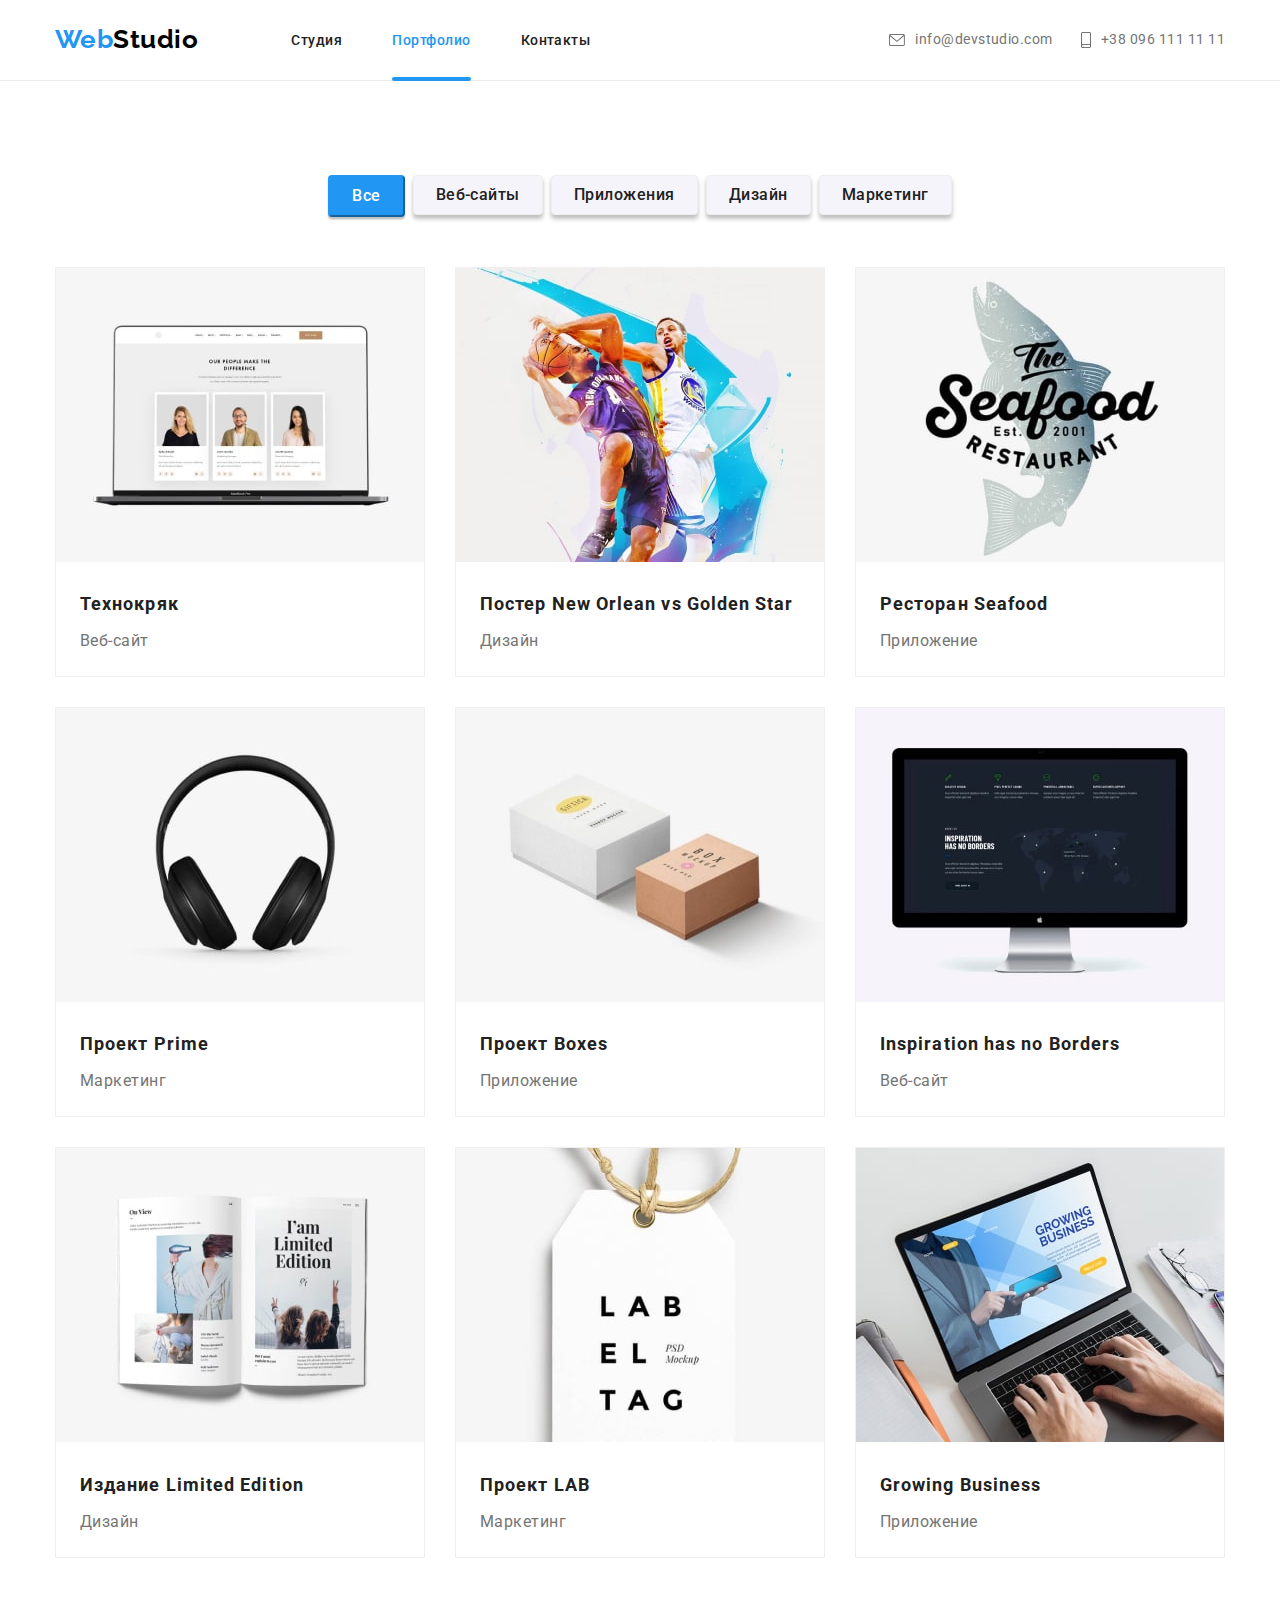
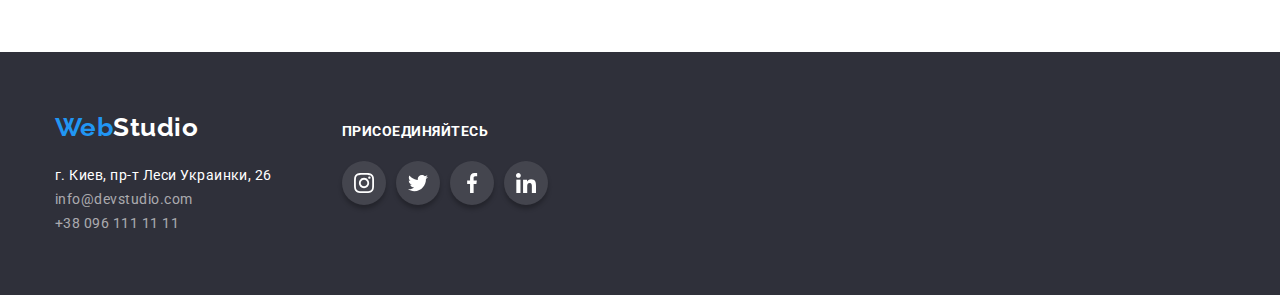
==== portfolio.html @ f25adfbf "HW-6" ====
<!DOCTYPE html>
<html lang="ru">
  <head>
    <meta charset="UTF-8" />
    <meta http-equiv="X-UA-Compatible" content="IE=edge" />
    <meta name="viewport" content="width=device-width, initial-scale=1.0" />
    <link rel="preconnect" href="https://fonts.googleapis.com" />
    <link rel="preconnect" href="https://fonts.gstatic.com" crossorigin />
    <link
      href="https://fonts.googleapis.com/css2?family=Raleway:wght@700&family=Roboto:wght@400;500;700;900&display=swap"
      rel="stylesheet"
    />
    <title>WebStudio</title>
    <link
      rel="stylesheet"
      href="https://cdnjs.cloudflare.com/ajax/libs/modern-normalize/1.0.0/modern-normalize.min.css"
    />
    <link rel="stylesheet" href="./css/styles.css" />
  </head>

  <!--  ===== HEADER ===== -->

  <body>
    <header class="header">
      <div class="container navigation">
        <nav class="navigation">
          <a class="logo" href="./index.html"
            >Web<span class="studio">Studio</span></a
          >

          <ul class="header-list navigation">
            <li class="header-list-item">
              <a class="header-link" href="./index.html">Студия</a>
            </li>
            <li class="header-list-item">
              <a class="header-link-current" href="./portfolio.html"
                >Портфолио</a
              >
            </li>
            <li class="header-list-item">
              <a class="header-link" href="/">Контакты</a>
            </li>
          </ul>
        </nav>

        <ul class="header-contacts navigation">
          <li class="header-contacts-item">
            <a class="header-email" href="mailto:info@devstudio.com">
              <svg class="email-icon">
                <use href="./images/icons.svg#envelope"></use></svg
              >info@devstudio.com</a
            >
          </li>
          <li class="header-contacts-item">
            <a class="header-tel" href="tel:+380961111111">
              <svg class="phone-icon">
                <use href="./images/icons.svg#phone"></use>
              </svg>
              +38 096 111 11 11</a
            >
          </li>
        </ul>
      </div>
    </header>

    <!-- ======= FILTER ======= -->

    <section class="filter section">
      <div class="container">
        <h1 hidden>filter</h1>
        <ul class="filter-list">
          <li class="filter-list-item">
            <button type="button" class="filter-button-current">Все</button>
            <a class="filter-link" href=""></a>
          </li>
          <li class="filter-list-item">
            <button type="button" class="filter-button">Веб-сайты</button>
          </li>
          <li class="filter-list-item">
            <button type="button" class="filter-button">Приложения</button>
          </li>
          <li class="filter-list-item">
            <button type="button" class="filter-button">Дизайн</button>
          </li>
          <li class="filter-list-item">
            <button type="button" class="filter-button">Маркетинг</button>
          </li>
        </ul>

        <!-- ======= WORKS ======= -->

        <ul class="works-list">
          <li class="works-list-item">
            <a class="works-link" href="">
              <div class="works-thumb">
                <img
                  src="./images/portfolio/techno.jpg"
                  width="370"
                  alt="Технокряк"
                  class="works-image"
                />
                <p class="works-thumb-text">
                  Ресурс предлагает комплексные предложения с разным уровнем
                  функционала и сервисов. Все это позволит посетителю получить
                  исчерпывающие сведения о компании или частном лице
                </p>
              </div>
              <div class="div-works">
                <h2 class="works-title">Технокряк</h2>
                <p class="works-text">Веб-сайт</p>
              </div>
            </a>
          </li>
          <li class="works-list-item">
            <a class="works-link" href="">
              <div class="works-thumb">
                <img
                  src="./images/portfolio/poster.jpg"
                  width="370"
                  alt="Постер"
                  class="works-image"
                />
                <p class="works-thumb-text">
                  Ресурс предлагает комплексные предложения с разным уровнем
                  функционала и сервисов. Все это позволит посетителю получить
                  исчерпывающие сведения о компании или частном лице
                </p>
              </div>
              <div class="div-works">
                <h2 class="works-title">
                  Постер <span lang="en">New Orlean vs Golden Star</span>
                </h2>
                <p class="works-text">Дизайн</p>
              </div>
            </a>
          </li>

          <li class="works-list-item">
            <a class="works-link" href="">
              <div class="works-thumb">
                <img
                  src="./images/portfolio/seafood.jpg"
                  width="370"
                  alt="Ресторан Seafood"
                  class="works-image"
                />
                <p class="works-thumb-text">
                  Ресурс предлагает комплексные предложения с разным уровнем
                  функционала и сервисов. Все это позволит посетителю получить
                  исчерпывающие сведения о компании или частном лице
                </p>
              </div>
              <div class="div-works">
                <h2 class="works-title">
                  Ресторан <span lang="en">Seafood</span>
                </h2>
                <p class="works-text">Приложение</p>
              </div>
            </a>
          </li>

          <li class="works-list-item">
            <a class="works-link" href="">
              <div class="works-thumb">
                <img
                  src="./images/portfolio/prime.jpg"
                  width="370"
                  alt="Проект Prime"
                  class="works-image"
                />
                <p class="works-thumb-text">
                  Ресурс предлагает комплексные предложения с разным уровнем
                  функционала и сервисов. Все это позволит посетителю получить
                  исчерпывающие сведения о компании или частном лице
                </p>
              </div>
              <div class="div-works">
                <h2 class="works-title">Проект <span lang="en">Prime</span></h2>
                <p class="works-text">Маркетинг</p>
              </div>
            </a>
          </li>

          <li class="works-list-item">
            <a class="works-link" href="">
              <div class="works-thumb">
                <img
                  src="./images/portfolio/boxes.jpg"
                  width="370"
                  alt="Проект Boxes"
                  class="works-image"
                />
                <p class="works-thumb-text">
                  Ресурс предлагает комплексные предложения с разным уровнем
                  функционала и сервисов. Все это позволит посетителю получить
                  исчерпывающие сведения о компании или частном лице
                </p>
              </div>
              <div class="div-works">
                <h2 class="works-title">Проект <span lang="en">Boxes</span></h2>
                <p class="works-text">Приложение</p>
              </div>
            </a>
          </li>

          <li class="works-list-item">
            <a class="works-link" href="">
              <div class="works-thumb">
                <img
                  src="./images/portfolio/inspiration.jpg"
                  width="370"
                  alt="Inspiration has no Borders"
                  class="works-image"
                />
                <p class="works-thumb-text">
                  Ресурс предлагает комплексные предложения с разным уровнем
                  функционала и сервисов. Все это позволит посетителю получить
                  исчерпывающие сведения о компании или частном лице
                </p>
              </div>
              <div class="div-works">
                <h2 lang="en" class="works-title">
                  Inspiration has no Borders
                </h2>
                <p class="works-text">Веб-сайт</p>
              </div>
            </a>
          </li>

          <li class="works-list-item">
            <a class="works-link" href="">
              <div class="works-thumb">
                <img
                  src="./images/portfolio/ltd.jpg"
                  width="370"
                  alt="Издание Limited Edition"
                  class="works-image"
                />
                <p class="works-thumb-text">
                  Ресурс предлагает комплексные предложения с разным уровнем
                  функционала и сервисов. Все это позволит посетителю получить
                  исчерпывающие сведения о компании или частном лице
                </p>
              </div>
              <div class="div-works">
                <h2 class="works-title">
                  Издание <span lang="en">Limited Edition</span>
                </h2>
                <p class="works-text">Дизайн</p>
              </div>
            </a>
          </li>

          <li class="works-list-item">
            <a class="works-link" href="">
              <div class="works-thumb">
                <img
                  src="./images/portfolio/lab.jpg"
                  width="370"
                  alt="Проект LAB"
                  class="works-image"
                />
                <p class="works-thumb-text">
                  Ресурс предлагает комплексные предложения с разным уровнем
                  функционала и сервисов. Все это позволит посетителю получить
                  исчерпывающие сведения о компании или частном лице
                </p>
              </div>
              <div class="div-works">
                <h2 class="works-title">Проект <span lang="en">LAB</span></h2>
                <p class="works-text">Маркетинг</p>
              </div>
            </a>
          </li>

          <li class="works-list-item">
            <a class="works-link" href="">
              <div class="works-thumb">
                <img
                  src="./images/portfolio/biz.jpg"
                  width="370"
                  alt="Growing Business"
                  class="works-image"
                />
                <p class="works-thumb-text">
                  Ресурс предлагает комплексные предложения с разным уровнем
                  функционала и сервисов. Все это позволит посетителю получить
                  исчерпывающие сведения о компании или частном лице
                </p>
              </div>
              <div class="div-works">
                <h2 class="works-title" lang="en">Growing Business</h2>
                <p class="works-text">Приложение</p>
              </div>
            </a>
          </li>
        </ul>
      </div>
    </section>

    <!-- ===== FOOTER ===== -->
    <footer class="footer">
      <div class="container">
        <div class="footer-position">
          <div class="footer-contacts">
            <a class="footer-logo" href="./index.html"
              >Web<span class="footer-studio">Studio</span></a
            >
            <address class="address">
              <div class="footer-position">
                <ul class="address-list">
                  <li class="address-item">
                    <a
                      class="address-link"
                      href="https://goo.gl/maps/VYnGPaPWPmDUomws7"
                      target="_blank"
                      rel="noopener nofollow no referrer"
                    >
                      г. Киев, пр-т Леси Украинки, 26</a
                    >
                  </li>
                  <li class="address-item">
                    <a class="footer-mail" href="mailto:info@devstudio.com"
                      >info@devstudio.com</a
                    >
                  </li>
                  <li class="address-item">
                    <a class="footer-tel" href="tel:+380961111111"
                      >+38 096 111 11 11</a
                    >
                  </li>
                </ul>
              </div>
            </address>
          </div>

          <!-- ===== JOIN ===== -->

          <div class="footer-join">
            <p class="join-title">Присоединяйтесь</p>
            <ul class="join-list">
              <li class="join-list-item">
                <a class="join-link" href="http://www.instagram.com">
                  <svg class="join-icon" width="20" height="20">
                    <use href="./images/icons.svg#insta"></use>
                  </svg>
                </a>
              </li>
              <li class="join-list-item">
                <a class="join-link" href="http://www.twitter.com">
                  <svg class="join-icon" width="20" height="20">
                    <use href="./images/icons.svg#twtr"></use>
                  </svg>
                </a>
              </li>
              <li class="join-list-item">
                <a class="join-link" href="http://www.facebook.com">
                  <svg class="join-icon" width="20" height="20">
                    <use href="./images/icons.svg#facebook"></use>
                  </svg>
                </a>
              </li>
              <li class="join-list-item">
                <a class="join-link" href="http://www.linkedin.com">
                  <svg class="join-icon" width="20" height="20">
                    <use href="./images/icons.svg#in"></use>
                  </svg>
                </a>
              </li>
            </ul>
          </div>
        </div>
      </div>
    </footer>
  </body>
</html>
---- css/styles.css ----
:root {
  --main-color: #212121;
  --subcolor: #757575;
  --accent-color: #2196f3;
  --bg-color: #ffffff;
  --bgc-hero: #c4c4c4;
  --bgc-btn-hover: #188ce8;
  --logo-studio: #000000;
  --bgc-team: #f5f4fa;
  --bgc-footer: #2f303a;
  --bgc-filter-btn: #f5f4fa;
  --svg-fill: #afb1b8;
}

/* ======= Body ======= */

* {
  margin: 0;
  padding: 0;
  list-style: none;
}

*,
*::before,
*::after {
  box-sizing: border-box;
}

body {
  font-family: "Roboto", sans-serif;
  background-color: var(--bg-color);
  letter-spacing: 0.03em;
  line-height: 1.14;
}

.container {
  width: 1200px;
  margin-left: auto;
  margin-right: auto;
  padding-left: 15px;
  padding-right: 15px;
}

.section {
  padding-top: 94px;
  padding-bottom: 94px;
}

/* ======= Header ======= */

.header {
  display: flex;
  align-items: center;
  border-bottom: 1px solid #ececec;
}

.navigation {
  display: flex;
  align-items: center;
}

.logo {
  font-family: "Raleway", sans-serif;
  font-weight: 700;
  font-size: 26px;
  line-height: calc(31 / 26);
  text-decoration: none;
  color: var(--accent-color);
  padding-top: 24px;
  padding-bottom: 25px;
}

.studio {
  color: var(--logo-studio);
}

.header-list,
.header-contacts {
  list-style: none;
}
.header-list {
  margin-left: 93px;
}

.header-list-item:not(:last-child) {
  margin-right: 50px;
}

.header-link {
  font-weight: 500;
  font-size: 14px;
  text-decoration: none;
  color: var(--main-color);
  padding-top: 32px;
  padding-bottom: 32px;
  transition-property: color;
  transition-duration: 250ms;
  transition-timing-function: cubic-bezier(0.4, 0, 0.2, 1);
}

.header-link:hover,
.header-link:focus,
.header-link-current {
  font-weight: 500;
  font-size: 14px;
  color: var(--accent-color);
}

.header-link-current {
  position: relative;
  text-decoration: none;
  padding-top: 32px;
  padding-bottom: 32px;
}
.header-link-current::after {
  content: "";
  position: absolute;
  background-color: currentColor;
  border-radius: 2px;
  width: 100%;
  height: 4px;
  left: 0;
  bottom: -1px;
}

.header-contacts {
  margin-left: auto;
}

.header-email {
  margin-right: 28px;
}

.header-email,
.header-tel {
  font-size: 14px;
  color: var(--subcolor);
  text-decoration: none;
  display: flex;
  justify-content: center;
  align-items: center;

  transition-property: color;
  transition-duration: 250ms;
  transition-timing-function: cubic-bezier(0.4, 0, 0.2, 1);
}

.header-email:hover,
.header-email:focus,
.header-tel:hover,
.header-tel:focus {
  color: var(--accent-color);
}

.header-email:hover .email-icon {
  fill: var(--accent-color);
}

.header-email:focus .email-icon {
  fill: var(--accent-color);
}

.header-tel:hover .phone-icon {
  fill: var(--accent-color);
}

.header-tel:focus .phone-icon {
  fill: var(--accent-color);
}

.header-contacts-item {
  padding-top: 32px;
  padding-bottom: 32px;
}

.email-icon {
  width: 16px;
  height: 12px;
  margin-right: 10px;
  fill: var(--subcolor);

  transition-property: fill;
  transition-duration: 250ms;
  transition-timing-function: cubic-bezier(0.4, 0, 0.2, 1);
}

.phone-icon {
  width: 10px;
  height: 16px;
  margin-right: 10px;
  fill: var(--subcolor);

  transition-property: fill;
  transition-duration: 250ms;
  transition-timing-function: cubic-bezier(0.4, 0, 0.2, 1);
}

/* ======= HERO ======= */
.hero {
  background-color: var(--bgc-hero);
  background-image: linear-gradient(
      0deg,
      rgba(0, 0, 0, 0.2),
      rgba(0, 0, 0, 0.2)
    ),
    url(../images/hero-bg.jpg);
  background-repeat: no-repeat;
  background-position: center;
  max-width: 1600px;
  text-align: center;
  padding-top: 200px;
  padding-bottom: 200px;
  /* margin: 0; */
  margin-left: auto;
  margin-right: auto;
}

.hero-title {
  color: var(--bg-color);
  font-weight: 900;
  font-size: 44px;
  line-height: calc(60 / 44);
  letter-spacing: 0.06em;
  text-transform: uppercase;
  margin-bottom: 30px;
}

.hero-button {
  border-radius: 4px;
  padding: 10px 32px;
  min-width: 200px;

  color: var(--bg-color);
  background-color: var(--accent-color);
  border-color: var(--accent-color);

  font-family: inherit;
  font-weight: 700;
  font-size: 16px;
  line-height: calc(30 / 16);
  letter-spacing: 0.06em;
  box-shadow: 0px 4px 4px rgba(0, 0, 0, 0.15);

  display: inline-block;
  align-items: center;
  text-align: center;
  cursor: pointer;

  transition-property: background-color;
  transition-duration: 250ms;
  transition-timing-function: cubic-bezier(0.4, 0, 0.2, 1);

  transition-property: border-color;
  transition-duration: 250ms;
  transition-timing-function: cubic-bezier(0.4, 0, 0.2, 1);
}

.hero-button:hover,
.hero-button:focus {
  background-color: var(--bgc-btn-hover);
  border-color: var(--bgc-btn-hover);
}

.backdrop {
  position: fixed;
  top: 0;
  left: 0;
  width: 100%;
  height: 100%;
  background-color: rgba(0, 0, 0, 0.2);

  transition-property: opacity;
  transition-duration: 250ms;
  transition-timing-function: cubic-bezier(0.4, 0, 0.2, 1);
}
.backdrop.is-hidden {
  opacity: 0;
  pointer-events: none;
}

.data-modal {
  position: absolute;
  top: 50%;
  left: 50%;
  transform: translate(-50%, -50%);
  min-width: 528px;
  min-height: 581px;

  background: #ffffff;
  box-shadow: 0px 1px 3px rgba(0, 0, 0, 0.12), 0px 1px 1px rgba(0, 0, 0, 0.14),
    0px 2px 1px rgba(0, 0, 0, 0.2);
  border-radius: 4px;
}

.data-modal-close {
  position: absolute;
  top: 8px;
  right: 8px;
  width: 30px;
  height: 30px;
  border-radius: 50%;
  border: 1px solid rgba(0, 0, 0, 0.1);
  background-color: var(--main-background-color);
  display: flex;
  align-items: center;
  justify-content: center;
}
/* ======= FEATURES ======= */

.features {
  display: flex;
  align-items: center;
}

.features-list-item:not(:last-child) {
  margin-right: 30px;
}
.features-list-item {
  min-width: 270px;
}

.features-list-title {
  font-weight: 700;
  font-size: 14px;
  line-height: calc(16 / 14);
  text-transform: uppercase;
  margin-bottom: 10px;

  color: var(--main-color);
}

.features-text {
  font-weight: 400;
  font-size: 14px;
  line-height: calc(24 / 14);
  color: var(--subcolor);
}

.clients-list {
  display: flex;
}

.clients-list-item {
  display: flex;
  margin-right: 30px;
  margin-bottom: 30px;
  width: 270px;
  background-color: #f5f4fa;
  justify-content: center;
  align-items: center;
}

.clients-list-item:last-child {
  margin-right: 0;
}

.clients-icon {
  max-width: 70px;
  background-color: #f5f4fa;
}

/* ======= ABOUT ======= */
.padding {
  padding-top: 0%;
}

.about-title {
  font-weight: 700;
  font-size: 36px;
  line-height: calc(42 / 36);
  text-align: center;
  color: var(--main-color);
  margin-bottom: 50px;
}

.about-list {
  display: flex;
  align-items: center;
  list-style: none;
}

.about-image {
  display: block;
}

.about-list-item:not(:last-child) {
  margin-right: 30px;
}

.about-thumb {
  position: relative;
}

.about-thumb-text {
  position: absolute;
  bottom: 0;
  left: 0;
  width: 100%;
  height: auto;

  text-transform: uppercase;
  color: var(--bg-color);
  font-weight: 700;
  background-color: rgba(47, 48, 58, 0.8);

  display: flex;
  justify-content: center;
  text-align: center;
  margin: 0;
  padding-top: 27px;
  padding-bottom: 27px;
}

/* ======= TEAM ======= */

.team {
  background: var(--bgc-team);
}

.team-title {
  font-weight: 700;
  font-size: 36px;
  line-height: calc(42 / 36);
  text-align: center;
  color: var(--main-color);
  padding-bottom: 50px;
}

.team-list {
  list-style: none;
  display: flex;
}

.team-list-item {
  width: 270px;
  left: 215px;
  top: 1635px;
  background-color: var(--bg-color);
  margin-right: 30px;
  box-shadow: 0px 1px 3px rgba(0, 0, 0, 0.12), 0px 1px 1px rgba(0, 0, 0, 0.14),
    0px 2px 1px rgba(0, 0, 0, 0.2);
  border-radius: 0px 0px 4px 4px;
}

.team-name {
  font-weight: 500;
  font-size: 16px;
  line-height: calc(19 / 16);
  text-align: center;
  color: var(--main-color);
}

.team-position {
  font-weight: 400;
  font-size: 16px;
  line-height: calc(19 / 16);
  text-align: center;
  color: var(--subcolor);
  padding-top: 10px;
  padding-bottom: 16px;
}

.div-team {
  padding-top: 30px;
  padding-bottom: 30px;
}

/* =======      SOCIALS       ======= */

.social-net-list {
  display: flex;
  justify-content: center;
  align-items: center;
}
.social-net-item {
  margin-right: 10px;

  transition-property: background-color;
  transition-duration: 250ms;
  transition-timing-function: cubic-bezier(0.4, 0, 0.2, 1);
}

.social-net-item:last-child {
  margin-right: 0;
}

.social-net-icon {
  display: flex;
  justify-content: center;
  align-items: center;
  fill: var(--svg-fill);

  transition-property: fill;
  transition-duration: 250ms;
  transition-timing-function: cubic-bezier(0.4, 0, 0.2, 1);
}

.social-link:hover,
.social-link:focus {
  background-color: var(--accent-color);
  border-radius: 50%;
}

.social-link:hover .social-net-icon,
.social-link:focus .social-net-icon {
  fill: var(--bg-color);
}

.social-link {
  display: flex;
  justify-content: center;
  align-items: center;
  cursor: pointer;
  margin-right: 10px;
  width: 44px;
  height: 44px;

  transition-property: background-color;
  transition-duration: 250ms;
  transition-timing-function: cubic-bezier(0.4, 0, 0.2, 1);
  border-radius: 50%;
}

.social-link:last-child {
  margin-right: 0px;
}

/* ======= Custommers ======= */

.custommers-title {
  font-weight: 700;
  font-size: 36px;
  line-height: calc(42 / 36);
  text-align: center;
  color: var(--main-color);
  margin-bottom: 50px;
}

.custommers-list {
  display: flex;
  justify-content: center;
  align-items: center;
  list-style: none;
}

.custommers-item {
  margin-right: 30px;
}

.custommers-item:last-child {
  margin-right: 0;
}
.custommers-icon {
  fill: var(--svg-fill);

  transition-property: fill;
  transition-duration: 250ms;
  transition-timing-function: cubic-bezier(0.4, 0, 0.2, 1);
}

.custommers-link:hover,
.custommers-link:focus {
  border-color: var(--accent-color);
}

.custommers-link:hover .custommers-icon,
.custommers-link:focus .custommers-icon {
  fill: var(--accent-color);
}

.custommers-link {
  border: 1px solid var(--svg-fill);
  border-radius: 4px;
  width: 170px;
  height: 92px;
  display: flex;
  justify-content: center;
  align-items: center;

  transition-property: border-color;
  transition-duration: 250ms;
  transition-timing-function: cubic-bezier(0.4, 0, 0.2, 1);
}

/* ======= Footer ======= */

.footer {
  background: var(--bgc-footer);
  padding-top: 60px;
  padding-bottom: 60px;
}

.footer-logo {
  font-family: "Raleway";
  font-weight: 700;
  font-size: 26px;
  line-height: calc(31 / 26);
  text-decoration: none;
  color: var(--accent-color);
}

.footer-studio {
  color: var(--bg-color);
}

.address-list {
  margin-top: 20px;
  list-style: none;
}

.address-link {
  text-decoration: none;
  font-family: inherit;
  font-style: normal;
  font-weight: 400;
  font-size: 14px;
  line-height: calc(24 / 14);
  letter-spacing: inherit;
  color: var(--bg-color);
  margin-bottom: 9px;
}

.footer-tel,
.footer-mail {
  text-decoration: none;
  font-family: inherit;
  font-style: normal;
  font-weight: 400;
  font-size: 14px;
  line-height: calc(24 / 14);
  letter-spacing: inherit;
  margin-bottom: 9px;

  color: rgba(255, 255, 255, 0.6);

  transition-property: color;
  transition-duration: 250ms;
  transition-timing-function: cubic-bezier(0.4, 0, 0.2, 1);
}

.footer-tel:hover,
.footer-mail:hover,
.footer-tel:focus,
.footer-mail:focus {
  color: var(--accent-color);
}

/* ======= JOIN ======= */

.footer-position {
  display: flex;
  align-items: baseline;
  margin: 0;
  padding: 0;
}

.footer-join {
  margin-left: 70px;
}

.join-title {
  color: var(--bg-color);
  font-weight: 700;
  font-size: 14px;
  line-height: calc(60 / 44);
  text-transform: uppercase;
  margin-bottom: 20px;
}

.join-list {
  display: flex;
}

.join-list-item {
  margin-right: 10px;
  fill: var(--bg-color);
  width: 44px;
  height: 44px;
}
.join-list-item:last-child {
  margin-right: 0;
}

.join-link {
  width: 100%;
  height: 100%;
  background: rgba(255, 255, 255, 0.1);
  box-shadow: 0px 4px 4px rgba(0, 0, 0, 0.25);
  border-radius: 50%;
  display: flex;

  align-items: center;
  justify-content: center;

  transition-property: background-color;
  transition-duration: 250ms;
  transition-timing-function: cubic-bezier(0.4, 0, 0.2, 1);
}

.join-link:hover,
.join-link:focus {
  background-color: var(--accent-color);
}

.join-icon {
  fill: var(--bg-color);
}

/* ===== PORTFOLIO ====== */
.filter-list {
  list-style: none;
  display: flex;
  justify-content: center;
  margin-bottom: 50px;
}

.filter-button {
  font-family: inherit;
  font-weight: 500;
  font-size: 16px;
  line-height: calc(26 / 16);
  letter-spacing: inherit;
  color: var(--main-color);
  cursor: pointer;
  background: var(--bgc-filter-btn);
  text-align: center;
  margin-left: 8px;
  padding-left: 22px;
  padding-right: 22px;
  padding-top: 6px;
  padding-bottom: 6px;
  border-radius: 4px;
  border: solid 1px #eeeeee;
  box-shadow: 0px 4px 4px rgba(0, 0, 0, 0.25);

  transition-property: color;
  transition-duration: 250ms;
  transition-timing-function: cubic-bezier(0.4, 0, 0.2, 1);
}

.filter-list-item {
  transition-property: border-color;
  transition-duration: 250ms;
  transition-timing-function: cubic-bezier(0.4, 0, 0.2, 1);
}

.filter-link {
  transition-property: background-color;
  transition-duration: 250ms;
  transition-timing-function: cubic-bezier(0.4, 0, 0.2, 1);
}

.filter-button:hover,
.filter-button:focus .filter-link:hover,
.filter-link:focus {
  color: var(--bg-color);
  background-color: var(--accent-color);
  border-color: #2196f3;
}

.filter-button-current {
  font-family: inherit;
  font-weight: 500;
  font-size: 16px;
  line-height: calc(26 / 16);
  text-align: center;
  letter-spacing: inherit;
  cursor: pointer;
  padding-left: 22px;
  padding-right: 22px;
  padding-top: 6px;
  padding-bottom: 6px;

  border-color: #2196f3;
  color: var(--bg-color);
  background-color: var(--accent-color);
  box-shadow: 0px 3px 1px rgba(0, 0, 0, 0.1), 0px 1px 2px rgba(0, 0, 0, 0.08),
    0px 2px 2px rgba(0, 0, 0, 0.12);
  border-radius: 4px;
}

/* ===== WORKS ====== */

.works-list {
  list-style: none;
  display: flex;
  flex-wrap: wrap;
}

.works-title {
  font-weight: 700;
  font-size: 18px;
  line-height: calc(36 / 18);
  letter-spacing: 0.06em;
  color: var(--main-color);
  padding-bottom: 4px;
}

.works-text {
  font-weight: 400;
  font-size: 16px;
  line-height: calc(30 / 16);
  color: var(--subcolor);
}

.works-list-item {
  background-color: var(--bg-color);
  border: 1px solid #eeeeee;
  width: 370px;
  margin-right: 30px;
  margin-bottom: 30px;

  transition-property: box-shadow;
  transition-duration: 250ms;
  transition-timing-function: cubic-bezier(0.4, 0, 0.2, 1);

  transition-property: background-color;
  transition-duration: 250ms;
  transition-timing-function: cubic-bezier(0.4, 0, 0.2, 1);

  transition-property: border-color;
  transition-duration: 250ms;
  transition-timing-function: cubic-bezier(0.4, 0, 0.2, 1);
}

.works-list-item:not(:last-child) {
  margin-right: 30px;
}

.works-list-item:nth-child(3n) {
  margin-right: 0px;
}

.works-list-item:nth-last-child(-n + 3) {
  margin-bottom: 0px;
}

.div-works {
  padding-top: 20px;
  padding-bottom: 20px;
  padding-left: 24px;
  padding-right: 24px;
}

.works-link {
  text-decoration: none;
}

.works-list-item:focus,
.works-list-item:hover {
  background: #ffffff;
  border: 1px solid #eeeeee;
  box-shadow: 0px 1px 1px rgba(0, 0, 0, 0.12), 0px 4px 4px rgba(0, 0, 0, 0.06),
    1px 4px 6px rgba(0, 0, 0, 0.16);
}

.works-thumb {
  position: relative;
  overflow: hidden;
}

.works-thumb-text {
  position: absolute;
  top: 0;
  left: 0;
  width: 100%;
  height: 100%;
  padding: 63px 24px;
  margin: 0;

  font-size: 18px;
  line-height: 1.56;

  color: var(--bg-color);
  background-color: rgba(33, 150, 243, 0.9);
  opacity: 0;

  transform: translateY(100%);
  transition: transform 250ms cubic-bezier(0.4, 0, 0.2, 1),
    opacity 250ms cubic-bezier(0.4, 0, 0.2, 1);
}

.works-link:hover .works-thumb-text,
.works-link:focus .works-thumb-text {
  opacity: 1;
  transform: translateY(0);
}

/* ===== MODAL WINDOW ====== */

.backdrop {
  position: fixed;
  top: 0;
  left: 0;
  width: 100%;
  height: 100%;
  background-color: rgba(0, 0, 0, 0.2);

  transition-property: opacity;
  transition-duration: 250ms;
  transition-timing-function: cubic-bezier(0.4, 0, 0.2, 1);
}
.backdrop.is-hidden {
  opacity: 0;
  pointer-events: none;
}

.modal {
  position: absolute;
  top: 50%;
  left: 50%;
  transform: translate(-50%, -50%);
  width: 528px;
  height: auto;
  padding: 40px;

  background: #ffffff;
  box-shadow: 0px 1px 3px rgba(0, 0, 0, 0.12), 0px 1px 1px rgba(0, 0, 0, 0.14),
    0px 2px 1px rgba(0, 0, 0, 0.2);
  border-radius: 4px;
}

.close-button {
  position: absolute;
  top: 8px;
  right: 8px;
  width: 30px;
  height: 30px;
  border-radius: 50%;
  border: 1px solid rgba(0, 0, 0, 0.1);
  background-color: var(--main-background-color);

  display: flex;
  align-items: center;
  justify-content: center;
  cursor: pointer;

  transition: fill 250ms cubic-bezier(0.4, 0, 0.2, 1);
}

.close-button:hover,
.close-button:focus {
  fill: var(--bgc-btn-hover);
}

/* .js-send-form {
} */

.modal-title {
  font-family: "Roboto" sans-serif;
  font-weight: 700;
  font-size: 20px;
  line-height: 23px;
  text-align: center;
  margin-bottom: 12px;
}

.modal-input {
  font-family: inherit;
  width: 100%;
  height: 40px;
  margin-bottom: 10px;
  padding-left: 42px;

  border: 1px solid rgba(33, 33, 33, 0.2);
  border-radius: 4px;

  cursor: pointer;
  transition: border 250ms cubic-bezier(0.4, 0, 0.2, 1);
}

.modal-input:hover,
.modal-input:focus,
.modal-textarea:hover,
.modal-textarea:focus {
  border: 1px solid #2196f3;
}

.modal-label {
  font-family: "Roboto" sans-serif;
  font-style: normal;
  font-weight: 400;
  font-size: 12px;
  line-height: 14px;
  letter-spacing: 0.01em;

  color: rgba(117, 117, 117, 1);
}

.form-field {
  position: relative;
}

.modal-icon {
  position: absolute;
  top: 45%;
  left: 12px;

  transition-property: fill;
  transition-duration: 250ms;
  transition-timing-function: cubic-bezier(0.4, 0, 0.2, 1);
}

.modal-icon:hover,
.modal-icon:focus {
  fill: var(--accent-color);
}

.modal-label:hover,
.modal-label:focus {
  fill: var(--accent-color);
}

.modal-input:hover + .modal-icon,
.modal-input:focus + .modal-icon {
  fill: var(--accent-color);
}

.modal-textarea {
  width: 100%;
  resize: none;
  border: 1px solid rgba(33, 33, 33, 0.2);
  border-radius: 4px;
  margin-bottom: 20px;
  padding: 12px 16px;
  cursor: pointer;
  transition: border 250ms cubic-bezier(0.4, 0, 0.2, 1);
}

.modal-textarea::placeholder {
  color: rgba(117, 117, 117, 0.5);
  font-size: 12px;
  line-height: 14px;
  letter-spacing: 0.01em;
}

/* ============================POLICY============= */

.policy {
  display: flex;
  justify-content: center;
}

.modal-checkbox {
  appearance: none;
}

.icon-check {
  position: absolute;
  transform: translateY(30%);
}

.modal-policy-title {
  position: relative;

  font-size: 14px;
  line-height: 24px;
  color: var(--subcolor);
  margin-bottom: 30px;
  padding-left: 23px;
}

.modal-policy-link {
  color: rgba(33, 150, 243, 1);
  text-decoration: underline;
}
/* ============================POLICY============= */

.send-button {
  min-width: 200px;
  padding-top: 10px;
  padding-bottom: 10px;
  font-family: inherit;
  font-weight: 700;
  font-size: 16px;
  line-height: calc(30 / 16);
  letter-spacing: 0.06em;

  color: var(--bg-color);
  background-color: var(--accent-color);
  border-color: var(--accent-color);
  border-radius: 4px;

  box-shadow: 0px 4px 4px rgba(0, 0, 0, 0.15);

  cursor: pointer;

  transition-property: background-color;
  transition-duration: 250ms;
  transition-timing-function: cubic-bezier(0.4, 0, 0.2, 1);

  transition-property: border-color;
  transition-duration: 250ms;
  transition-timing-function: cubic-bezier(0.4, 0, 0.2, 1);
}

.send-button:hover,
.send-button:focus {
  background-color: var(--bgc-btn-hover);
  border-color: var(--bgc-btn-hover);
}

.modal-button-div {
  display: flex;
  align-items: center;
  justify-content: center;
}

.send-form {
}
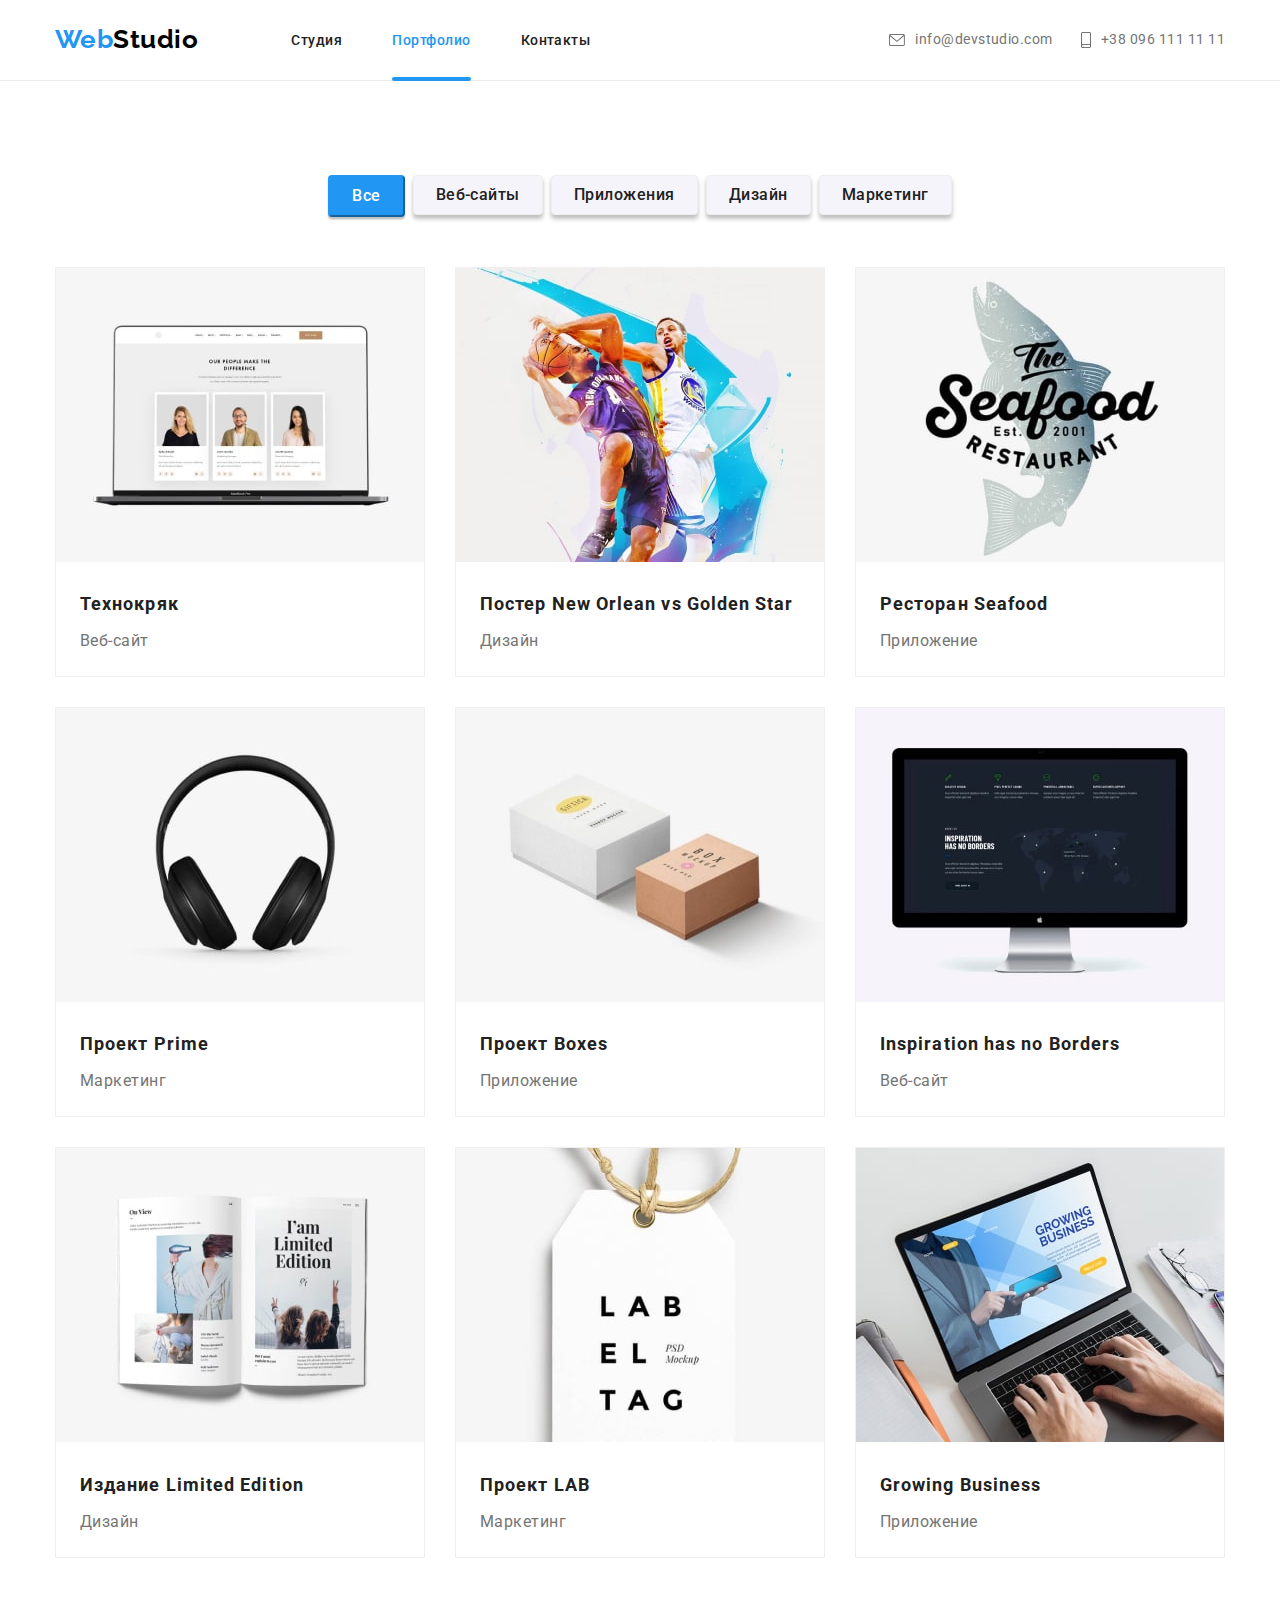
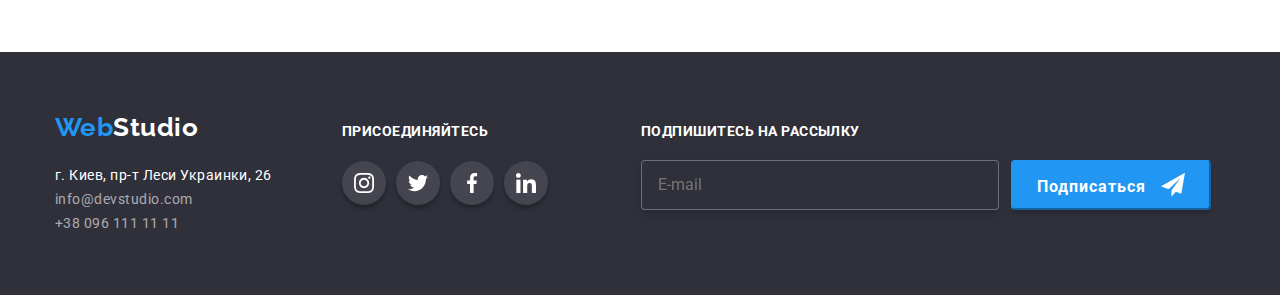
==== commit 3b9f3dc0: "HW-6-7" ====
--- a/portfolio.html
+++ b/portfolio.html
@@ -20,40 +20,39 @@
 
   <!--  ===== HEADER ===== -->
 
+ 
   <body>
     <header class="header">
       <div class="container navigation">
         <nav class="navigation">
-          <a class="logo" href="./index.html"
-            >Web<span class="studio">Studio</span></a
+          <a class="header__logo" href="./index.html"
+            >Web<span class="header__studio">Studio</span></a
           >
 
-          <ul class="header-list navigation">
-            <li class="header-list-item">
-              <a class="header-link" href="./index.html">Студия</a>
+          <ul class="navigation__list navigation">
+            <li class="navigation__list-item">
+              <a class="navigation__link" href="./index.html">Студия</a>
             </li>
-            <li class="header-list-item">
-              <a class="header-link-current" href="./portfolio.html"
-                >Портфолио</a
-              >
+            <li class="navigation__list-item">
+              <a class="navigation__link-current" href="./portfolio.html">Портфолио</a>
             </li>
-            <li class="header-list-item">
-              <a class="header-link" href="/">Контакты</a>
+            <li class="navigation__list-item">
+              <a class="navigation__link" href="/">Контакты</a>
             </li>
           </ul>
         </nav>
 
-        <ul class="header-contacts navigation">
-          <li class="header-contacts-item">
-            <a class="header-email" href="mailto:info@devstudio.com">
-              <svg class="email-icon">
+        <ul class="header__contacts navigation">
+          <li class="header__contacts-item">
+            <a class="header__email" href="mailto:info@devstudio.com">
+              <svg class="header__email-icon">
                 <use href="./images/icons.svg#envelope"></use></svg
               >info@devstudio.com</a
             >
           </li>
-          <li class="header-contacts-item">
-            <a class="header-tel" href="tel:+380961111111">
-              <svg class="phone-icon">
+          <li class="header__contacts-item">
+            <a class="header__tel" href="tel:+380961111111">
+              <svg class="header__phone-icon">
                 <use href="./images/icons.svg#phone"></use>
               </svg>
               +38 096 111 11 11</a
@@ -301,74 +300,92 @@
     <!-- ===== FOOTER ===== -->
     <footer class="footer">
       <div class="container">
-        <div class="footer-position">
-          <div class="footer-contacts">
-            <a class="footer-logo" href="./index.html"
-              >Web<span class="footer-studio">Studio</span></a
+        <div class="footer__position">
+          <div class="footer__contacts">
+            <a class="footer__logo" href="./index.html"
+              >Web<span class="footer__studio">Studio</span></a
             >
             <address class="address">
-              <div class="footer-position">
-                <ul class="address-list">
-                  <li class="address-item">
-                    <a
-                      class="address-link"
-                      href="https://goo.gl/maps/VYnGPaPWPmDUomws7"
-                      target="_blank"
-                      rel="noopener nofollow no referrer"
-                    >
-                      г. Киев, пр-т Леси Украинки, 26</a
-                    >
-                  </li>
-                  <li class="address-item">
-                    <a class="footer-mail" href="mailto:info@devstudio.com"
-                      >info@devstudio.com</a
-                    >
-                  </li>
-                  <li class="address-item">
-                    <a class="footer-tel" href="tel:+380961111111"
-                      >+38 096 111 11 11</a
-                    >
-                  </li>
-                </ul>
-              </div>
+              <ul class="address__list">
+                <li class="address__item">
+                  <a
+                    class="address__link"
+                    href="https://goo.gl/maps/VYnGPaPWPmDUomws7"
+                    target="_blank"
+                    rel="noopener nofollow no referrer"
+                  >
+                    г. Киев, пр-т Леси Украинки, 26</a
+                  >
+                </li>
+                <li class="address__item">
+                  <a class="address__email" href="mailto:info@devstudio.com"
+                    >info@devstudio.com</a
+                  >
+                </li>
+                <li class="address__item">
+                  <a class="address__tel" href="tel:+380961111111"
+                    >+38 096 111 11 11</a
+                  >
+                </li>
+              </ul>
             </address>
           </div>
 
           <!-- ===== JOIN ===== -->
 
-          <div class="footer-join">
-            <p class="join-title">Присоединяйтесь</p>
-            <ul class="join-list">
-              <li class="join-list-item">
-                <a class="join-link" href="http://www.instagram.com">
-                  <svg class="join-icon" width="20" height="20">
+          <div class="footer__join">
+            <p class="join__title">Присоединяйтесь</p>
+            <ul class="join__list">
+              <li class="join__list-item">
+                <a class="join__link" href="http://www.instagram.com">
+                  <svg class="join__icon" width="20" height="20">
                     <use href="./images/icons.svg#insta"></use>
                   </svg>
                 </a>
               </li>
-              <li class="join-list-item">
-                <a class="join-link" href="http://www.twitter.com">
-                  <svg class="join-icon" width="20" height="20">
+              <li class="join__list-item">
+                <a class="join__link" href="http://www.twitter.com">
+                  <svg class="join__icon" width="20" height="20">
                     <use href="./images/icons.svg#twtr"></use>
                   </svg>
                 </a>
               </li>
-              <li class="join-list-item">
-                <a class="join-link" href="http://www.facebook.com">
-                  <svg class="join-icon" width="20" height="20">
+              <li class="join__list-item">
+                <a class="join__link" href="http://www.facebook.com">
+                  <svg class="join__icon" width="20" height="20">
                     <use href="./images/icons.svg#facebook"></use>
                   </svg>
                 </a>
               </li>
-              <li class="join-list-item">
-                <a class="join-link" href="http://www.linkedin.com">
-                  <svg class="join-icon" width="20" height="20">
+              <li class="join__list-item">
+                <a class="join__link" href="http://www.linkedin.com">
+                  <svg class="join__icon" width="20" height="20">
                     <use href="./images/icons.svg#in"></use>
                   </svg>
                 </a>
               </li>
             </ul>
           </div>
+
+          <!-- ====== SIGN UP ===== -->
+
+          <form class="sign-up">
+            <p class="sign-up__title">подпишитесь на рассылку</p>
+            <label class="sign-up__label">
+              <input
+                class="sign-up__input"
+                type="email"
+                name="sign-up"
+                placeholder="E-mail"
+            /></label>
+
+            <button type="submit" class="sign-up__button">
+              Подписаться
+              <svg class="sign-up__icon" width="24" height="24">
+                <use href="./images/icons.svg#icon-send"></use>
+              </svg>
+            </button>
+          </form>
         </div>
       </div>
     </footer>
--- a/css/styles.css
+++ b/css/styles.css
@@ -59,7 +59,7 @@
   align-items: center;
 }
 
-.logo {
+.header__logo {
   font-family: "Raleway", sans-serif;
   font-weight: 700;
   font-size: 26px;
@@ -70,23 +70,23 @@
   padding-bottom: 25px;
 }
 
-.studio {
+.header__studio {
   color: var(--logo-studio);
 }
 
-.header-list,
-.header-contacts {
+.navigation__list,
+.header__contacts {
   list-style: none;
 }
-.header-list {
+.navigation__list {
   margin-left: 93px;
 }
 
-.header-list-item:not(:last-child) {
+.navigation__list-item:not(:last-child) {
   margin-right: 50px;
 }
 
-.header-link {
+.navigation__link {
   font-weight: 500;
   font-size: 14px;
   text-decoration: none;
@@ -98,21 +98,21 @@
   transition-timing-function: cubic-bezier(0.4, 0, 0.2, 1);
 }
 
-.header-link:hover,
-.header-link:focus,
-.header-link-current {
+.navigation__link:hover,
+.navigation__link:focus,
+.navigation__link-current {
   font-weight: 500;
   font-size: 14px;
   color: var(--accent-color);
 }
 
-.header-link-current {
+.navigation__link-current {
   position: relative;
   text-decoration: none;
   padding-top: 32px;
   padding-bottom: 32px;
 }
-.header-link-current::after {
+.navigation__link-current::after {
   content: "";
   position: absolute;
   background-color: currentColor;
@@ -123,16 +123,16 @@
   bottom: -1px;
 }
 
-.header-contacts {
+.header__contacts {
   margin-left: auto;
 }
 
-.header-email {
+.header__email {
   margin-right: 28px;
 }
 
-.header-email,
-.header-tel {
+.header__email,
+.header__tel {
   font-size: 14px;
   color: var(--subcolor);
   text-decoration: none;
@@ -145,35 +145,35 @@
   transition-timing-function: cubic-bezier(0.4, 0, 0.2, 1);
 }
 
-.header-email:hover,
-.header-email:focus,
-.header-tel:hover,
-.header-tel:focus {
+.header__email:hover,
+.header__email:focus,
+.header__tel:hover,
+.header__tel:focus {
   color: var(--accent-color);
 }
 
-.header-email:hover .email-icon {
+.header__email:hover .header__email-icon {
   fill: var(--accent-color);
 }
 
-.header-email:focus .email-icon {
+.header__email:focus .header__email-icon {
   fill: var(--accent-color);
 }
 
-.header-tel:hover .phone-icon {
+.header__tel:hover .header__phone-icon {
   fill: var(--accent-color);
 }
 
-.header-tel:focus .phone-icon {
+.header__tel:focus .header__phone-icon {
   fill: var(--accent-color);
 }
 
-.header-contacts-item {
+.header__contacts-item {
   padding-top: 32px;
   padding-bottom: 32px;
 }
 
-.email-icon {
+.header__email-icon {
   width: 16px;
   height: 12px;
   margin-right: 10px;
@@ -184,7 +184,7 @@
   transition-timing-function: cubic-bezier(0.4, 0, 0.2, 1);
 }
 
-.phone-icon {
+.header__phone-icon {
   width: 10px;
   height: 16px;
   margin-right: 10px;
@@ -215,7 +215,7 @@
   margin-right: auto;
 }
 
-.hero-title {
+.hero__title {
   color: var(--bg-color);
   font-weight: 900;
   font-size: 44px;
@@ -225,7 +225,7 @@
   margin-bottom: 30px;
 }
 
-.hero-button {
+.hero__button {
   border-radius: 4px;
   padding: 10px 32px;
   min-width: 200px;
@@ -255,8 +255,8 @@
   transition-timing-function: cubic-bezier(0.4, 0, 0.2, 1);
 }
 
-.hero-button:hover,
-.hero-button:focus {
+.hero__button:hover,
+.hero__button:focus {
   background-color: var(--bgc-btn-hover);
   border-color: var(--bgc-btn-hover);
 }
@@ -312,14 +312,14 @@
   align-items: center;
 }
 
-.features-list-item:not(:last-child) {
+.features__descrition-item:not(:last-child) {
   margin-right: 30px;
 }
-.features-list-item {
+.features__descrition-item {
   min-width: 270px;
 }
 
-.features-list-title {
+.features__descrition-title {
   font-weight: 700;
   font-size: 14px;
   line-height: calc(16 / 14);
@@ -329,18 +329,18 @@
   color: var(--main-color);
 }
 
-.features-text {
+.features__descrition-text {
   font-weight: 400;
   font-size: 14px;
   line-height: calc(24 / 14);
   color: var(--subcolor);
 }
 
-.clients-list {
-  display: flex;
-}
-
-.clients-list-item {
+.features__image-list {
+  display: flex;
+}
+
+.features__image-item {
   display: flex;
   margin-right: 30px;
   margin-bottom: 30px;
@@ -350,21 +350,21 @@
   align-items: center;
 }
 
-.clients-list-item:last-child {
+.features__image-item:last-child {
   margin-right: 0;
 }
 
-.clients-icon {
+.features__image {
   max-width: 70px;
   background-color: #f5f4fa;
 }
 
 /* ======= ABOUT ======= */
-.padding {
+.about__padding {
   padding-top: 0%;
 }
 
-.about-title {
+.about__title {
   font-weight: 700;
   font-size: 36px;
   line-height: calc(42 / 36);
@@ -373,25 +373,25 @@
   margin-bottom: 50px;
 }
 
-.about-list {
+.about__list {
   display: flex;
   align-items: center;
   list-style: none;
 }
 
-.about-image {
+.about__image {
   display: block;
 }
 
-.about-list-item:not(:last-child) {
+.about__list-item:not(:last-child) {
   margin-right: 30px;
 }
 
-.about-thumb {
+.about__thumb {
   position: relative;
 }
 
-.about-thumb-text {
+.about__thumb-text {
   position: absolute;
   bottom: 0;
   left: 0;
@@ -417,7 +417,7 @@
   background: var(--bgc-team);
 }
 
-.team-title {
+.team__title {
   font-weight: 700;
   font-size: 36px;
   line-height: calc(42 / 36);
@@ -426,12 +426,12 @@
   padding-bottom: 50px;
 }
 
-.team-list {
+.team__list {
   list-style: none;
   display: flex;
 }
 
-.team-list-item {
+.team__list-item {
   width: 270px;
   left: 215px;
   top: 1635px;
@@ -442,7 +442,7 @@
   border-radius: 0px 0px 4px 4px;
 }
 
-.team-name {
+.team__name {
   font-weight: 500;
   font-size: 16px;
   line-height: calc(19 / 16);
@@ -450,7 +450,7 @@
   color: var(--main-color);
 }
 
-.team-position {
+.team__position {
   font-weight: 400;
   font-size: 16px;
   line-height: calc(19 / 16);
@@ -460,19 +460,20 @@
   padding-bottom: 16px;
 }
 
-.div-team {
+.team__div {
   padding-top: 30px;
   padding-bottom: 30px;
 }
 
 /* =======      SOCIALS       ======= */
 
-.social-net-list {
-  display: flex;
-  justify-content: center;
-  align-items: center;
-}
-.social-net-item {
+.team__socialnet-list {
+  display: flex;
+  justify-content: center;
+  align-items: center;
+  list-style: none;
+}
+.team__socialnet-item {
   margin-right: 10px;
 
   transition-property: background-color;
@@ -480,11 +481,11 @@
   transition-timing-function: cubic-bezier(0.4, 0, 0.2, 1);
 }
 
-.social-net-item:last-child {
+.team__socialnet-item:last-child {
   margin-right: 0;
 }
 
-.social-net-icon {
+.team__socialnet-icon {
   display: flex;
   justify-content: center;
   align-items: center;
@@ -495,18 +496,18 @@
   transition-timing-function: cubic-bezier(0.4, 0, 0.2, 1);
 }
 
-.social-link:hover,
-.social-link:focus {
+.team__socialnet-link:hover,
+.team__socialnet-link:focus {
   background-color: var(--accent-color);
   border-radius: 50%;
 }
 
-.social-link:hover .social-net-icon,
-.social-link:focus .social-net-icon {
+.team__socialnet-link:hover .team__socialnet-icon,
+.team__social-link:focus .team__socialnet-icon {
   fill: var(--bg-color);
 }
 
-.social-link {
+.team__socialnet-link {
   display: flex;
   justify-content: center;
   align-items: center;
@@ -521,13 +522,13 @@
   border-radius: 50%;
 }
 
-.social-link:last-child {
+.team__socialnet-link:last-child {
   margin-right: 0px;
 }
 
 /* ======= Custommers ======= */
 
-.custommers-title {
+.custommers__title {
   font-weight: 700;
   font-size: 36px;
   line-height: calc(42 / 36);
@@ -536,21 +537,21 @@
   margin-bottom: 50px;
 }
 
-.custommers-list {
+.custommers__list {
   display: flex;
   justify-content: center;
   align-items: center;
   list-style: none;
 }
 
-.custommers-item {
+.custommers__item {
   margin-right: 30px;
 }
 
-.custommers-item:last-child {
+.custommers__item:last-child {
   margin-right: 0;
 }
-.custommers-icon {
+.custommers__icon {
   fill: var(--svg-fill);
 
   transition-property: fill;
@@ -558,17 +559,17 @@
   transition-timing-function: cubic-bezier(0.4, 0, 0.2, 1);
 }
 
-.custommers-link:hover,
-.custommers-link:focus {
+.custommers__link:hover,
+.custommers__link:focus {
   border-color: var(--accent-color);
 }
 
-.custommers-link:hover .custommers-icon,
-.custommers-link:focus .custommers-icon {
+.custommers__link:hover .custommers__icon,
+.custommers__link:focus .custommers__icon {
   fill: var(--accent-color);
 }
 
-.custommers-link {
+.custommers__link {
   border: 1px solid var(--svg-fill);
   border-radius: 4px;
   width: 170px;
@@ -590,7 +591,7 @@
   padding-bottom: 60px;
 }
 
-.footer-logo {
+.footer__logo {
   font-family: "Raleway";
   font-weight: 700;
   font-size: 26px;
@@ -599,16 +600,16 @@
   color: var(--accent-color);
 }
 
-.footer-studio {
+.footer__studio {
   color: var(--bg-color);
 }
 
-.address-list {
+.address__list {
   margin-top: 20px;
   list-style: none;
 }
 
-.address-link {
+.address__link {
   text-decoration: none;
   font-family: inherit;
   font-style: normal;
@@ -620,8 +621,8 @@
   margin-bottom: 9px;
 }
 
-.footer-tel,
-.footer-mail {
+.address__tel,
+.address__email {
   text-decoration: none;
   font-family: inherit;
   font-style: normal;
@@ -638,27 +639,27 @@
   transition-timing-function: cubic-bezier(0.4, 0, 0.2, 1);
 }
 
-.footer-tel:hover,
-.footer-mail:hover,
-.footer-tel:focus,
-.footer-mail:focus {
+.address__tel:hover,
+.address__email:hover,
+.address__tel:focus,
+.address__email:focus {
   color: var(--accent-color);
 }
 
 /* ======= JOIN ======= */
 
-.footer-position {
+.footer__position {
   display: flex;
   align-items: baseline;
   margin: 0;
   padding: 0;
 }
 
-.footer-join {
+.footer__join {
   margin-left: 70px;
 }
 
-.join-title {
+.join__title {
   color: var(--bg-color);
   font-weight: 700;
   font-size: 14px;
@@ -667,21 +668,22 @@
   margin-bottom: 20px;
 }
 
-.join-list {
-  display: flex;
-}
-
-.join-list-item {
+.join__list {
+  display: flex;
+  list-style: none;
+}
+
+.join__list-item {
   margin-right: 10px;
   fill: var(--bg-color);
   width: 44px;
   height: 44px;
 }
-.join-list-item:last-child {
+.join__list-item:last-child {
   margin-right: 0;
 }
 
-.join-link {
+.join__link {
   width: 100%;
   height: 100%;
   background: rgba(255, 255, 255, 0.1);
@@ -697,13 +699,102 @@
   transition-timing-function: cubic-bezier(0.4, 0, 0.2, 1);
 }
 
-.join-link:hover,
-.join-link:focus {
+.join__link:hover,
+.join__link:focus {
   background-color: var(--accent-color);
 }
 
-.join-icon {
+.join__icon {
   fill: var(--bg-color);
+}
+
+/* ===== SIGN-UP ====== */
+
+.sign-up {
+  margin-left: 93px;
+  min-width: 570px;
+}
+
+.sign-up__title {
+  display: block;
+  font-family: inherit;
+  font-size: 14px;
+  font-weight: 700;
+  text-transform: uppercase;
+  margin-bottom: 20px;
+  color: var(--bg-color);
+}
+
+.sign-up__input {
+  position: relative;
+  font-family: inherit;
+  font-size: 16px;
+  line-height: calc(16 / 14);
+  color: rgba(255, 255, 255, 0.6);
+  width: 358px;
+  height: 50px;
+  padding: 15px 295px 15px 16px;
+
+  background-color: var(--bgc-footer);
+  border: 1px solid rgba(255, 255, 255, 0.3);
+  filter: drop-shadow(0px 4px 4px rgba(0, 0, 0, 0.15));
+  border-radius: 4px;
+  outline: none;
+
+  transition-property: border;
+  transition-duration: 250ms;
+  transition-timing-function: cubic-bezier(0.4, 0, 0.2, 1);
+}
+
+.sign-up__input:hover,
+.sign-up__input:focus {
+  border: 1px solid #2196f3;
+  outline: none;
+}
+
+.sign-up__button {
+  /* display: inline-block; */
+  position: absolute;
+  align-items: center;
+  justify-content: center;
+
+  width: 200px;
+  height: 50px;
+  margin-left: 12px;
+  line-height: calc(30 / 16);
+
+  font-family: inherit;
+  font-weight: 700;
+  font-size: 16px;
+  text-align: center;
+  letter-spacing: 0.06em;
+  color: var(--bg-color);
+
+  background-color: var(--accent-color);
+  box-shadow: 0px 4px 4px rgba(0, 0, 0, 0.15);
+  border-radius: 4px;
+  border-color: #2196f3;
+  cursor: pointer;
+
+  transition-property: background-color;
+  transition-duration: 250ms;
+  transition-timing-function: cubic-bezier(0.4, 0, 0.2, 1);
+
+  transition-property: border-color;
+  transition-duration: 250ms;
+  transition-timing-function: cubic-bezier(0.4, 0, 0.2, 1);
+}
+
+.sign-up__button:hover,
+.sign-up__button:focus {
+  background-color: var(--bgc-btn-hover);
+  border-color: var(--bgc-btn-hover);
+}
+
+.sign-up__icon {
+  fill: var(--bg-color);
+  margin-left: 10px;
+  transform: translateY(20%);
 }
 
 /* ===== PORTFOLIO ====== */
@@ -888,7 +979,7 @@
 
 /* ===== MODAL WINDOW ====== */
 
-.backdrop {
+.modaal__backdrop {
   position: fixed;
   top: 0;
   left: 0;
@@ -920,7 +1011,7 @@
   border-radius: 4px;
 }
 
-.close-button {
+.modal__x-button {
   position: absolute;
   top: 8px;
   right: 8px;
@@ -935,27 +1026,26 @@
   justify-content: center;
   cursor: pointer;
 
-  transition: fill 250ms cubic-bezier(0.4, 0, 0.2, 1);
-}
-
-.close-button:hover,
-.close-button:focus {
+  transition-property: fill;
+  transition-duration: 250ms;
+  transition-timing-function: cubic-bezier(0.4, 0, 0.2, 1);
+}
+
+.modal__x-button:hover,
+.modal__x-button:focus {
   fill: var(--bgc-btn-hover);
 }
 
-/* .js-send-form {
-} */
-
-.modal-title {
-  font-family: "Roboto" sans-serif;
+.modal__title {
+  font-family: inherit;
   font-weight: 700;
   font-size: 20px;
-  line-height: 23px;
+  line-height: calc(23 / 20);
   text-align: center;
   margin-bottom: 12px;
 }
 
-.modal-input {
+.modal__input {
   font-family: inherit;
   width: 100%;
   height: 40px;
@@ -964,34 +1054,38 @@
 
   border: 1px solid rgba(33, 33, 33, 0.2);
   border-radius: 4px;
-
   cursor: pointer;
-  transition: border 250ms cubic-bezier(0.4, 0, 0.2, 1);
-}
-
-.modal-input:hover,
-.modal-input:focus,
-.modal-textarea:hover,
-.modal-textarea:focus {
+
+  transition-property: border;
+  transition-duration: 250ms;
+  transition-timing-function: cubic-bezier(0.4, 0, 0.2, 1);
+}
+
+.modal__input:hover,
+.modal__input:focus,
+.modal__textarea:hover,
+.modal__textarea:focus {
   border: 1px solid #2196f3;
-}
-
-.modal-label {
-  font-family: "Roboto" sans-serif;
+  outline: none;
+}
+
+.modal__label {
+  font-family: inherit;
   font-style: normal;
   font-weight: 400;
   font-size: 12px;
-  line-height: 14px;
+  line-height: calc(14 / 12);
   letter-spacing: 0.01em;
 
   color: rgba(117, 117, 117, 1);
-}
-
-.form-field {
+  cursor: pointer;
+}
+
+.modal__form-field {
   position: relative;
 }
 
-.modal-icon {
+.modal__icon {
   position: absolute;
   top: 45%;
   left: 12px;
@@ -1001,72 +1095,95 @@
   transition-timing-function: cubic-bezier(0.4, 0, 0.2, 1);
 }
 
-.modal-icon:hover,
-.modal-icon:focus {
+.modal__icon:hover,
+.modal__icon:focus {
   fill: var(--accent-color);
 }
 
-.modal-label:hover,
-.modal-label:focus {
+.modal__input:hover + .modal__icon,
+.modal__input:focus + .modal__icon {
   fill: var(--accent-color);
 }
 
-.modal-input:hover + .modal-icon,
-.modal-input:focus + .modal-icon {
-  fill: var(--accent-color);
-}
-
-.modal-textarea {
+.modal__textarea {
   width: 100%;
+  height: 120px;
   resize: none;
   border: 1px solid rgba(33, 33, 33, 0.2);
   border-radius: 4px;
   margin-bottom: 20px;
   padding: 12px 16px;
   cursor: pointer;
-  transition: border 250ms cubic-bezier(0.4, 0, 0.2, 1);
-}
-
-.modal-textarea::placeholder {
+
+  transition-property: border;
+  transition-duration: 250ms;
+  transition-timing-function: cubic-bezier(0.4, 0, 0.2, 1);
+}
+
+.modal__textarea::placeholder {
   color: rgba(117, 117, 117, 0.5);
   font-size: 12px;
-  line-height: 14px;
+  line-height: calc(14 / 12);
   letter-spacing: 0.01em;
 }
 
 /* ============================POLICY============= */
 
 .policy {
-  display: flex;
-  justify-content: center;
-}
-
-.modal-checkbox {
-  appearance: none;
-}
-
-.icon-check {
+  /* display: flex; */
+  /* justify-content: center; */
+}
+
+.modal__checkbox {
   position: absolute;
-  transform: translateY(30%);
-}
-
-.modal-policy-title {
-  position: relative;
+  width: 1px;
+  height: 1px;
+  margin: -1px;
+  border: 0;
+  padding: 0;
+  clip: rect(0 0 0 0);
+  overflow: hidden;
+}
+
+.modal__icon-check {
+  display: inline-block;
+  width: 16px;
+  height: 15px;
+  margin-right: 7px;
+  border: 2px solid #212121;
+  border-radius: 2px;
+}
+
+.modal__checkbox:checked + .modal__icon-check {
+  display: inline-block;
+
+  background-image: url("../images/icon-check.svg");
+  border: var(--accent-color);
+  background-size: contain;
+  background-origin: border-box;
+}
+
+.modal__policy-title {
+  display: flex;
+  align-items: center;
+  justify-content: center;
 
   font-size: 14px;
-  line-height: 24px;
+  line-height: calc(24 / 14);
   color: var(--subcolor);
   margin-bottom: 30px;
-  padding-left: 23px;
-}
-
-.modal-policy-link {
-  color: rgba(33, 150, 243, 1);
+
+  cursor: pointer;
+}
+
+.modal__policy-link {
+  color: var(--accent-color);
   text-decoration: underline;
-}
-/* ============================POLICY============= */
-
-.send-button {
+  padding-left: 2px;
+}
+/* ======================SUBMIT BUTTON ============= */
+
+.modal__send-button {
   min-width: 200px;
   padding-top: 10px;
   padding-bottom: 10px;
@@ -1094,13 +1211,13 @@
   transition-timing-function: cubic-bezier(0.4, 0, 0.2, 1);
 }
 
-.send-button:hover,
-.send-button:focus {
+.modal__send-button:hover,
+.modal__send-button:focus {
   background-color: var(--bgc-btn-hover);
   border-color: var(--bgc-btn-hover);
 }
 
-.modal-button-div {
+.modal__button-div {
   display: flex;
   align-items: center;
   justify-content: center;
